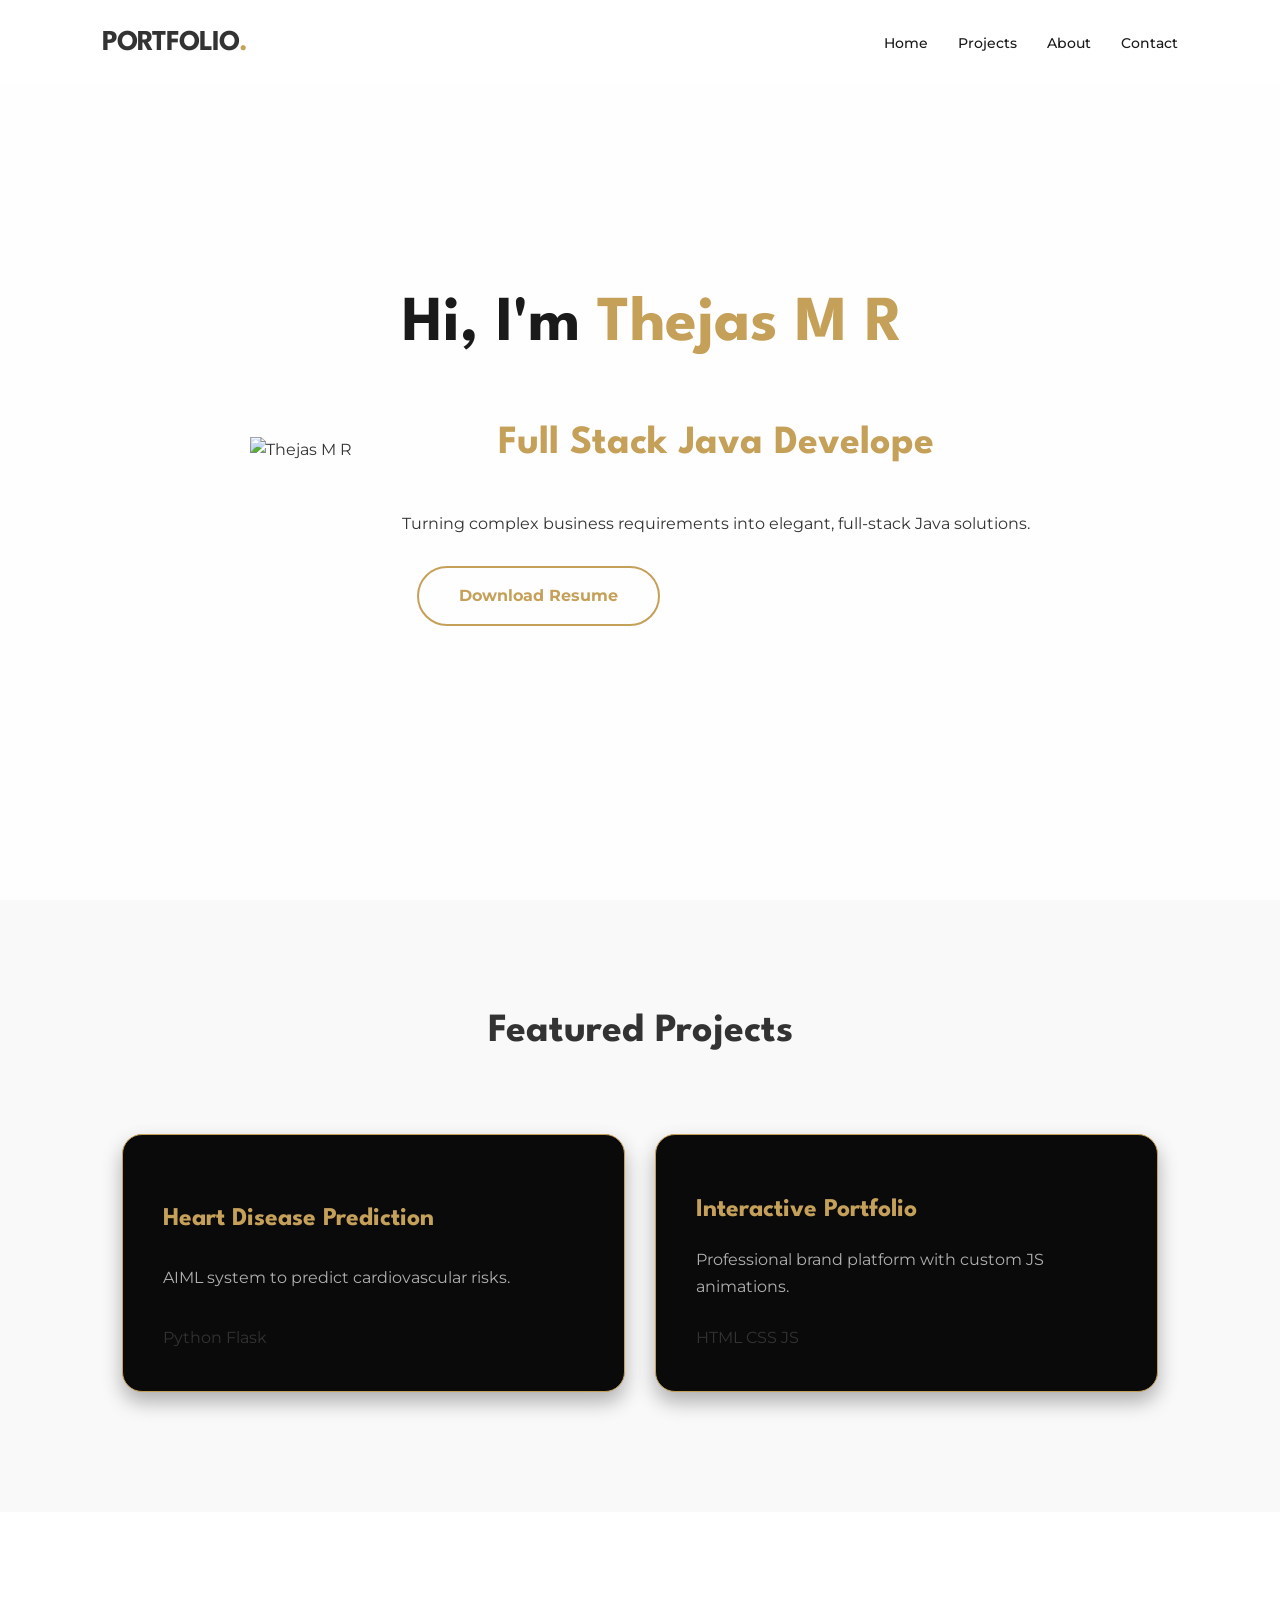
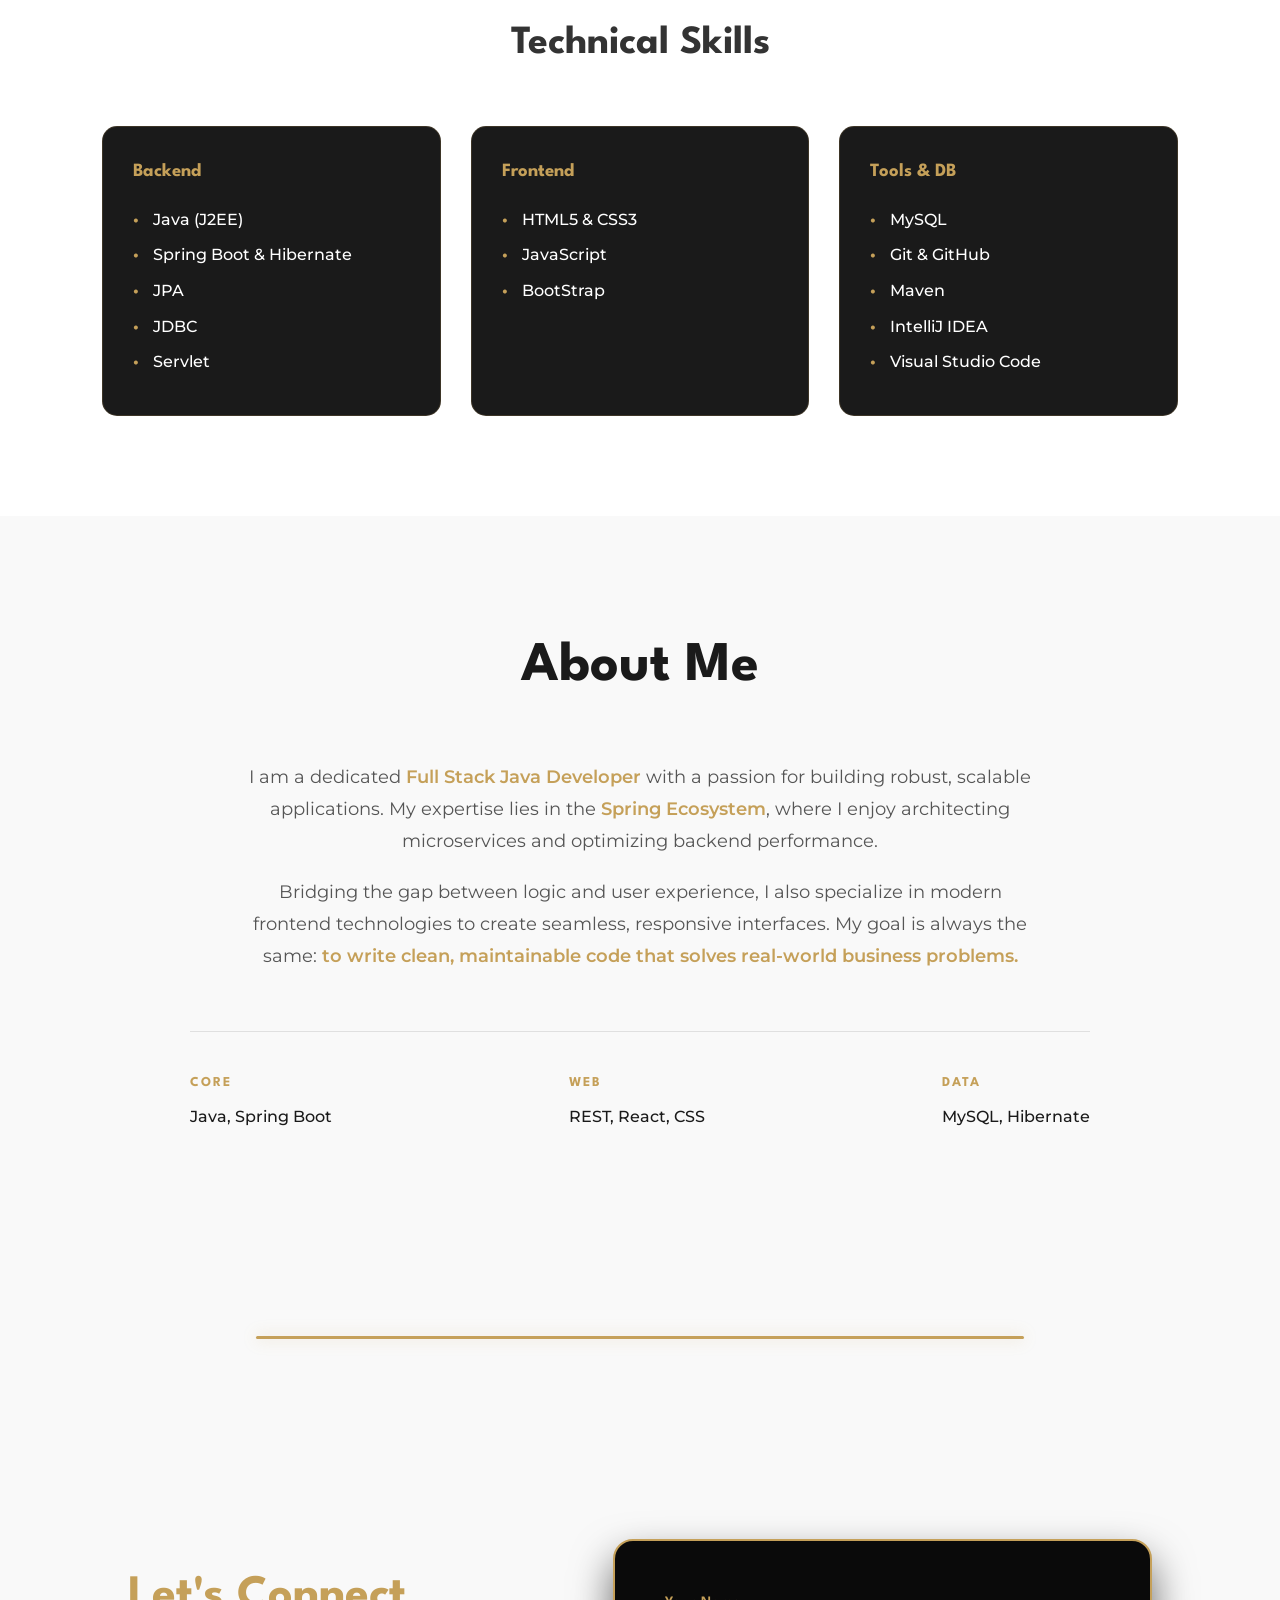
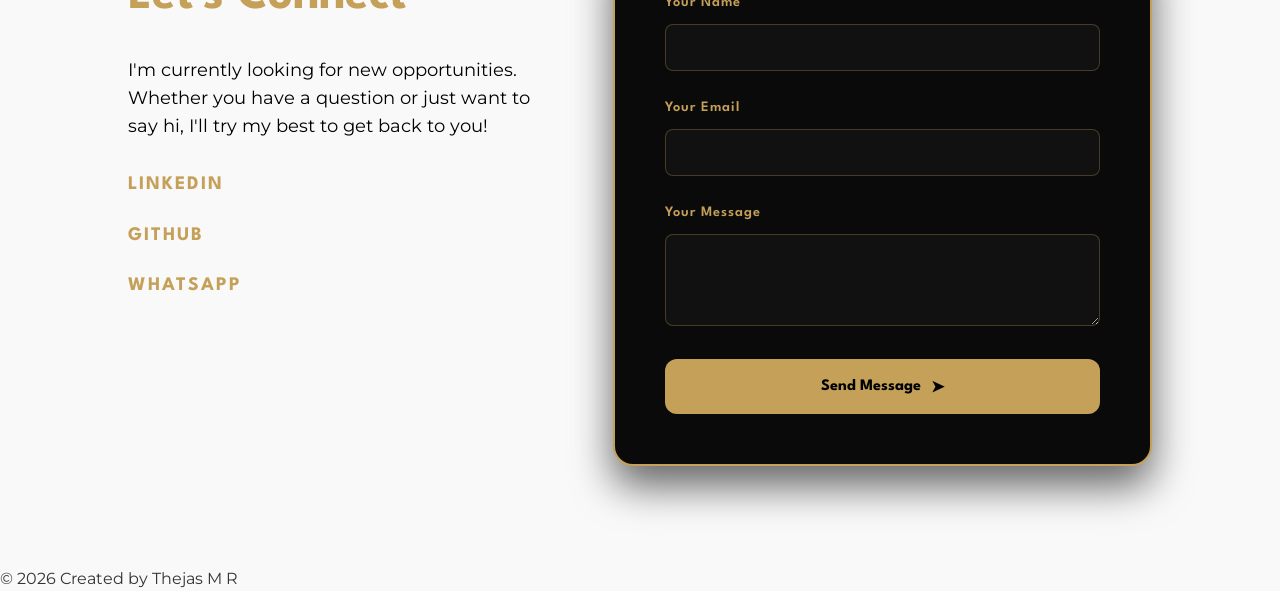
==== index.html @ b59e2644 "Add files via upload Initial portfolio launch" ====
<!DOCTYPE html>
<html lang="en">
<head>
    <meta charset="UTF-8">
    <meta name="viewport" content="width=device-width, initial-scale=1.0">
    <title>My Professional Portfolio</title>
    <link href="https://fonts.googleapis.com/css2?family=League+Spartan:wght@400;700&family=Montserrat:wght@300;500&display=swap" rel="stylesheet">
    <link rel="stylesheet" href="style.css">
    
</head>
<body>

    <nav class="navbar">
        <div class="logo">PORTFOLIO<span>.</span></div>
        <ul class="nav-links">
            <li><a href="#home">Home</a></li>
            <li><a href="#projects">Projects</a></li>
            <li><a href="#about">About</a></li>
            <li><a href="#contact">Contact</a></li>
        </ul>
    </nav>

<section id="home" class="hero">
    <div class="hero-container">
        <div class="hero-image fade-in">
            <img src="images/profile.png" alt="Thejas M R">
        </div>

        <div class="hero-content">
            <h1 class="fade-in">Hi, I'm <span>Thejas M R</span></h1>
            <div class="entrance-wrapper">
<h2 class="typing-text">
<span id="typing"></span></h2>           
 </div>
            <p class="fade-in delay">Turning complex business requirements into elegant, full-stack Java solutions.</p>
            <a href="My_Resume.pdf" class="btn resume-btn" download>Download Resume</a>
        </div>
    </div>
</section>

<section id="projects" class="projects-section">
    <h2 class="section-title">Featured Projects</h2>
    
    <div class="projects-grid"> 
        <div class="project-card"> 
            <div class="project-icon"><i class="fas fa-heartbeat"></i></div>
            <h3>Heart Disease Prediction</h3>
            <p>AIML system to predict cardiovascular risks.</p>
            <div class="tech-stack">
                <span>Python</span> <span>Flask</span>
            </div>
           
        </div> 

        <div class="project-card">
            <div class="project-icon"><i class="fas fa-code"></i></div>
            <h3>Interactive Portfolio</h3>
            <p>Professional brand platform with custom JS animations.</p>
            <div class="tech-stack">
                <span>HTML</span> <span>CSS</span> <span>JS</span>
            </div>
        </div> 
    </div>
</section>
    <section id="skills" class="skills">
    <h2 class="section-title">Technical Skills</h2>
    <div class="skills-grid">
        <div class="skill-category">
            <h3>Backend</h3>
            <ul>
                <li>Java (J2EE)</li>
                <li>Spring Boot & Hibernate</li>
                <li>JPA </li>
                    <li>JDBC</li>
                <li>Servlet</li>
            </ul>
        </div>
        <div class="skill-category">
            <h3>Frontend</h3>
            <ul>
                <li>HTML5 & CSS3</li>
                <li>JavaScript</li>
                <li>BootStrap</li>
            </ul>
        </div>
        <div class="skill-category">
            <h3>Tools & DB</h3>
            <ul>
                <li>MySQL </li>
                <li>Git & GitHub</li>
                <li>Maven </li>
                <li>IntelliJ IDEA</li>
                <li>Visual Studio Code</li>
            </ul>
        </div>
    </div>
</section>
   <section id="about" class="about">
    <div class="about-container">
        <h2 class="about-title">About Me</h2>
        
        <div class="about-description">
            <p>
                I am a dedicated <span class="gold-bold">Full Stack Java Developer</span> with a passion for building robust, scalable applications. My expertise lies in the <span class="gold-bold">Spring Ecosystem</span>, where I enjoy architecting microservices and optimizing backend performance.
            </p>
            <p>
                Bridging the gap between logic and user experience, I also specialize in modern frontend technologies to create seamless, responsive interfaces. My goal is always the same: <span class="gold-bold">to write clean, maintainable code that solves real-world business problems.</span>
            </p>
        </div>

        <div class="about-footer">
            <div class="footer-column">
                <h3>CORE</h3>
                <p>Java, Spring Boot</p>
            </div>
            <div class="footer-column">
                <h3>WEB</h3>
                <p>REST, React, CSS</p>
            </div>
            <div class="footer-column">
                <h3>DATA</h3>
                <p>MySQL, Hibernate</p>
            </div>
        </div>
    </div>
</section>

<div id="grow-divider" class="gold-divider"></div>

    <section id="contact" class="contact">
    <div class="contact-flex-container">
        
        <div class="contact-left">
            <h2 class="contact-sub-title">Let's Connect</h2>
            <p class="contact-text">
                I'm currently looking for new opportunities. Whether you have a question or just want to say hi, I'll try my best to get back to you!
            </p>
            <div class="contact-socials">
                <a href="https://www.linkedin.com/in/thejas-m-r-867bb3333" target="_blank">LinkedIn</a>
                <a href="https://github.com/Thejas6767" target="_blank">GitHub</a>
                <a href="https://wa.me/7204238279" target="_blank">WhatsApp</a>
            </div>
        </div>

        <div class="contact-right">
            <form id="my-form" action="https://api.web3forms.com/submit" method="POST" class="contact-form">
    <input type="hidden" name="access_key" value="8c724cb0-375b-4766-9d70-9ffa713e8a99">
    
    <input type="checkbox" name="botcheck" style="display: none;">
                <div class="input-group">
                    <label>Your Name</label>
                    <input type="text" name="name" required>
                </div>
                <div class="input-group">
                    <label>Your Email</label>
                    <input type="email" name="email" required>
                </div>
                <div class="input-group">
                    <label>Your Message</label>
                    <textarea name="message" rows="4" required></textarea>
                </div>
                <button type="submit" id="submit-btn" class="gold-submit-btn">
                    Send Message <span>➤</span>
                </button>
                <div id="status" class="status-box"></div>
            </form>
        </div>

    </div>
</section>
   <footer>
    <p>&copy; 2026 Created by Thejas M R</p>
</footer>

    <script src="script.js"></script>
</body>
</html>
---- style.css ----
:root {
    --primary: #1a1a1a;    /* Deep Charcoal */
    --accent: #c5a059;     /* Soft Gold */
    --bg: #f9f9f9;         /* Off White */
    --text: #333333;
}

* {
    margin: 0;
    padding: 0;
    box-sizing: border-box;
}

body {
    font-family: 'Montserrat', sans-serif;
    background-color: var(--bg);
    color: var(--text);
    line-height: 1.6;
    scroll-behavior: smooth;
}

/* --- Navigation --- */
.navbar {
    position: fixed;
    top: 0;
    width: 100%;
    display: flex;
    justify-content: space-between;
    align-items: center;
    padding: 20px 8%;
    background: rgba(255, 255, 255, 0.9);
    backdrop-filter: blur(10px);
    z-index: 1000;
}

.logo {
    font-family: 'League Spartan', sans-serif;
    font-size: 1.8rem;
    font-weight: 700;
    letter-spacing: -1px;
}

.logo span { color: var(--accent); }

.nav-links { list-style: none; display: flex; }
.nav-links li { margin-left: 30px; }
.nav-links a {
    text-decoration: none;
    color: var(--primary);
    font-weight: 500;
    font-size: 0.9rem;
    transition: 0.3s;
}

.nav-links a:hover { color: var(--accent); }

/* --- Hero Section --- */
.hero {
    height: 100vh;
    display: flex;
    align-items: center;
    justify-content: center;
    text-align: center;
    padding: 0 10%;
    background: linear-gradient(rgba(255,255,255,0.8), rgba(255,255,255,0.8)), 
                url('https://www.transparenttextures.com/patterns/cubes.png');
}

.hero-container {
    display: flex;
    align-items: center;
    justify-content: center;
    gap: 50px;
    max-width: 1200px;
    width: 100%;
}

.hero-image img {
    width: 300px;
    height: auto;
    max-height: 400px;
    border-radius: 0;
    border: none;
    padding: 0;
    box-shadow: none;
    object-fit: cover;
    transition: transform 0.4s cubic-bezier(0.175, 0.885, 0.32, 1.275), box-shadow 0.4s ease;
    cursor: pointer;
}

.hero-image img:hover {
    transform: scale(1.05); 
    box-shadow: 0 0 25px rgba(197, 160, 89, 0.6); 
    border-color: #d4b881; 
}

.hero-content {
    text-align: left;
}

.hero h1 {
    font-family: 'League Spartan', sans-serif;
    font-size: 4rem;
    color: var(--primary);
    margin-bottom: 15px;
}

.hero h1 span { color: var(--accent); }

.entrance-wrapper {
    width: 100%;
    overflow: hidden;
    display: flex;
    justify-content: center;
    padding: 20px 0;
}

.run-and-stop {
    font-family: 'League Spartan', sans-serif;
    font-size: 3.5rem;
    font-weight: 800;
    color: #10100f !important;
    text-transform: uppercase;
    white-space: nowrap;
    opacity: 0;
    transform: translateX(100%);
    animation: runToCenter 1.5s cubic-bezier(0.25, 1, 0.5, 1) forwards;
}

@keyframes runToCenter {
    0% { opacity: 0; transform: translateX(100%); }
    70% { opacity: 1; }
    100% { opacity: 1; transform: translateX(0); }
}

.btn {
    display: inline-block;
    margin-top: 30px;
    padding: 15px 40px;
    background: var(--primary);
    color: white;
    text-decoration: none;
    font-weight: bold;
    border-radius: 50px;
    transition: 0.3s;
}

.btn:hover {
    background: var(--accent);
    transform: translateY(-3px);
}

.resume-btn {
    background-color: transparent;
    border: 2px solid var(--accent);
    color: var(--accent) !important;
    margin-left: 15px;
}

.resume-btn:hover {
    background-color: var(--accent);
    color: white !important;
}

/* --- Featured Projects Section --- */
.projects-section {
    padding: 100px 8%;
    background-color: var(--bg);
}

.section-title {
    font-size: 2.5rem;
    margin-bottom: 50px;
    text-align: center;
    font-family: 'League Spartan', sans-serif;
}

.projects-grid {
    display: grid;
    grid-template-columns: repeat(2, 1fr); 
    gap: 30px;
    max-width: 1100px;
    margin: 0 auto;
    padding: 20px;
}

.project-card {
    background: #0a0a0a; 
    border: 1px solid var(--accent);
    padding: 40px;
    border-radius: 20px;
    text-align: left;
    display: flex;
    flex-direction: column;
    justify-content: space-between;
    height: 100%;
    transition: all 0.4s cubic-bezier(0.175, 0.885, 0.32, 1.275);
    box-shadow: 0 10px 20px rgba(0,0,0,0.3);
}

.project-card:hover {
    transform: translateY(-15px);
    background: #151515;
    box-shadow: 0 20px 40px rgba(197, 160, 89, 0.15);
}

.project-card h3 {
    color: var(--accent);
    font-size: 1.6rem;
    margin: 15px 0;
    font-family: 'League Spartan', sans-serif;
}

.project-icon i {
    font-size: 2.8rem;
    color: #ffffff;
    margin-bottom: 10px;
    transition: 0.3s;
}

.project-card:hover .project-icon i {
    color: var(--accent);
    transform: scale(1.1);
}

.project-card p {
    color: #b0b0b0;
    line-height: 1.7;
    margin-bottom: 25px;
}

/* --- Technical Skills Section --- */
.skills {
    padding: 100px 8%;
    background-color: #fff;
}

.skills-grid {
    display: grid;
    grid-template-columns: repeat(auto-fit, minmax(250px, 1fr));
    gap: 30px;
    margin-top: 30px;
}

.skill-category {
    background: #1a1a1a;    
    color: #ffffff;         
    border: 1px solid rgba(197, 160, 89, 0.2); 
    padding: 30px;
    border-radius: 15px;
    opacity: 0;
    transform: scale(0.8) translateY(30px);
    transition: all 0.6s cubic-bezier(0.175, 0.885, 0.32, 1.275);
}

.skill-category.pop-in {
    opacity: 1;
    transform: scale(1) translateY(0);
}

.skill-category:nth-child(1) { transition-delay: 0.1s; }
.skill-category:nth-child(2) { transition-delay: 0.3s; }
.skill-category:nth-child(3) { transition-delay: 0.5s; }

.skill-category:hover {
    border-color: var(--accent); 
    transform: translateY(-10px) scale(1.02);
    box-shadow: 0 15px 30px rgba(0, 0, 0, 0.2);
}

.skill-category h3 {
    color: var(--accent);
    margin-bottom: 20px;
    font-family: 'League Spartan', sans-serif;
}

.skill-category ul { list-style: none; }

.skill-category li {
    margin-bottom: 10px;
    font-weight: 500;
    position: relative;
    padding-left: 20px;
}

.skill-category li::before {
    content: "•";
    color: var(--accent);
    font-weight: bold;
    position: absolute;
    left: 0;
}

/* --- About Me Section (Updated to match light background) --- */
.about {
    padding: 100px 10%;
    background: var(--bg); /* Changed from solid black to your main page light off-white */
    color: var(--text);   /* Changed from pure white to your standard dark text */
    display: flex;
    justify-content: center; 
    align-items: center;     
    min-height: 80vh; 
    margin-bottom: 80px;
}

.about-container {
    max-width: 900px;
    width: 100%;
    text-align: center; 
}

.about-title {
    font-family: 'League Spartan', sans-serif;
    font-size: 3.5rem;
    font-weight: 700;
    margin-bottom: 50px;
    color: var(--primary); /* Changed to your deep charcoal primary color */
}

.about-description {
    margin: 0 auto 60px auto; 
    max-width: 800px;
}

.about-description p {
    font-size: 1.1rem;
    line-height: 1.8;
    margin-bottom: 20px;
    color: #555555; /* Soft dark gray for comfortable reading on a light background */
}

.gold-bold {
    color: var(--accent); /* Keeps your key highlighted phrases in gold */
    font-weight: 600;
}

.about-footer {
    display: flex;
    justify-content: space-between; 
    border-top: 1px solid rgba(0, 0, 0, 0.1); /* Changed border to a subtle dark line for light background */
    padding-top: 40px;
    margin-top: 20px;
}

.footer-column {
    text-align: left; 
}

.footer-column h3 {
    font-family: 'League Spartan', sans-serif;
    font-size: 0.85rem;
    color: var(--accent);
    letter-spacing: 2px;
    margin-bottom: 10px;
}

.footer-column p {
    font-size: 1rem;
    font-weight: 500;
    color: var(--primary); /* Text color inside footer details */
}
/* --- Contact Section --- */
.contact {
    padding: 100px 10%;
    background: none !important; 
    color: #ffffff;
}

.contact-flex-container {
    display: flex;
    justify-content: space-between;
    align-items: flex-start;
    max-width: 1100px;
    margin: 0 auto;
    gap: 50px;
}

.contact-left {
    flex: 1;
    text-align: left;
    background: transparent !important; 
    border: none !important; 
    padding: 20px 0;
}

.contact-sub-title {
    font-size: 3rem;
    font-family: 'League Spartan', sans-serif;
    color: var(--accent) !important;
    margin-bottom: 20px;
}

.contact-text {
    font-size: 1.1rem;
    line-height: 1.6;
    color: #000000 !important;
    max-width: 450px;
    margin-bottom: 30px;
}

.contact-socials {
    display: flex;
    flex-direction: column;
    gap: 20px;
}

.contact-socials a {
    color: var(--accent) !important; 
    text-decoration: none;
    font-family: 'League Spartan', sans-serif;
    font-weight: 700;
    font-size: 1.2rem;
    letter-spacing: 2px;
    text-transform: uppercase;
    transition: 0.3s ease;
    display: flex;
    align-items: center;
}

.contact-socials a::after {
    content: '';
    display: block;
    width: 0;
    height: 2px;
    background: #161614;
    transition: width .3s;
    margin-left: 10px;
}

.contact-socials a:hover {
    transform: translateX(10px); 
}

.contact-socials a:hover::after {
    width: 50px;
}

.contact-right {
    flex: 1; 
    background: #0a0a0a; 
    padding: 50px;
    border-radius: 20px;
    border: 2px solid var(--accent); 
    box-shadow: 0 20px 40px rgba(0, 0, 0, 0.6); 
}

.input-group {
    margin-bottom: 25px;
    text-align: left;
}

.input-group label {
    display: block;
    font-family: 'League Spartan', sans-serif;
    font-size: 0.9rem;
    margin-bottom: 10px;
    color: var(--accent) !important;
    font-weight: 600;
    letter-spacing: 1px;
}

.input-group input, 
.input-group textarea {
    width: 100%;
    padding: 15px;
    background: #111 !important;
    border: 1px solid rgba(197, 160, 89, 0.3);
    border-radius: 8px;
    color: white;
    outline: none;
}

.gold-submit-btn {
    width: 100%;
    background-color: var(--accent) !important; 
    color: #000000 !important; 
    padding: 18px;
    border: none;
    border-radius: 12px;
    font-weight: 700;
    font-family: 'League Spartan', sans-serif;
    font-size: 1rem;
    cursor: pointer;
    display: flex;
    justify-content: center;
    align-items: center;
    gap: 10px;
    transition: 0.3s;
}

.gold-submit-btn:hover {
    background-color: #e6c200;
    transform: scale(1.01);
}

/* --- Decorative Elements --- */
.gold-divider {
    height: 3px;
    width: 0%; 
    background-color: var(--accent);
    margin: 100px auto;
    border-radius: 10px;
    box-shadow: 0 0 15px rgba(197, 160, 89, 0.4);
    transition: width 1.5s ease-out; 
}

.gold-divider.active {
    width: 60%; 
}

/* --- Details / Case Study Pages Sub-Styles --- */
.details-page-body {
    background-color: #000;
    color: #fff;
    font-family: 'Montserrat', sans-serif;
    line-height: 1.8;
}

.details-container {
    max-width: 1100px;
    margin: 60px auto;
    padding: 0 5%;
}

.back-link {
    color: var(--accent);
    text-decoration: none;
    font-weight: 700;
    display: inline-block;
    margin-bottom: 40px;
    transition: 0.3s;
}

.back-link:hover {
    color: #fff;
    transform: translateX(-5px);
}

.gold-text { color: var(--accent); }

.project-highlights {
    display: grid;
    grid-template-columns: repeat(auto-fit, minmax(250px, 1fr));
    gap: 25px;
    margin-bottom: 60px;
}

.highlight-card {
    background: #0a0a0a;
    border: 1px solid rgba(197, 160, 89, 0.3);
    padding: 35px;
    text-align: center;
    border-radius: 20px;
    transition: 0.4s;
}

.highlight-card:hover {
    border-color: var(--accent);
    background: #111;
    transform: translateY(-5px);
}

.highlight-card i {
    font-size: 2.5rem;
    color: var(--accent);
    margin-bottom: 15px;
}

.details-grid {
    display: grid;
    grid-template-columns: repeat(auto-fit, minmax(350px, 1fr));
    gap: 30px;
    margin-top: 40px;
}

.details-box {
    background: #0a0a0a;
    padding: 30px;
    border-radius: 15px;
    border-left: 5px solid var(--accent);
}

.details-list {
    list-style: none;
    padding: 0;
    margin-top: 15px;
}

.details-list li {
    margin-bottom: 12px;
    font-size: 0.95rem;
}

.tech-tags span {
    display: inline-block;
    background: rgba(197, 160, 89, 0.1);
    color: var(--accent);
    padding: 6px 15px;
    border-radius: 50px;
    margin: 5px;
    border: 1px solid var(--accent);
    font-size: 0.85rem;
    font-weight: 600;
}

.typing-text {
    font-size: 2.5rem;
    font-family: 'League Spartan', sans-serif;
    color: var(--accent);
    font-weight: 700;
    margin-bottom: 15px;
}

/* --- Responsive Media Queries --- */
@media (max-width: 900px) {
    .contact-flex-container {
        flex-direction: column;
    }
    .contact-left, .contact-right {
        width: 100%;
    }
}

@media (max-width: 768px) {
    .hero h1 { font-size: 2.5rem; }
    .navbar { flex-direction: column; gap: 10px; }
    .nav-links li { margin: 0 10px; }
    .hero-container { flex-direction: column; text-align: center; }
    .hero-content { text-align: center; }
    .projects-grid { grid-template-columns: 1fr; }
    .about-footer { flex-direction: column; gap: 30px; align-items: center; }
    .footer-column { text-align: center; }
}

@media (max-width: 600px) {
    .project-header h1 { font-size: 2rem; }
    
}
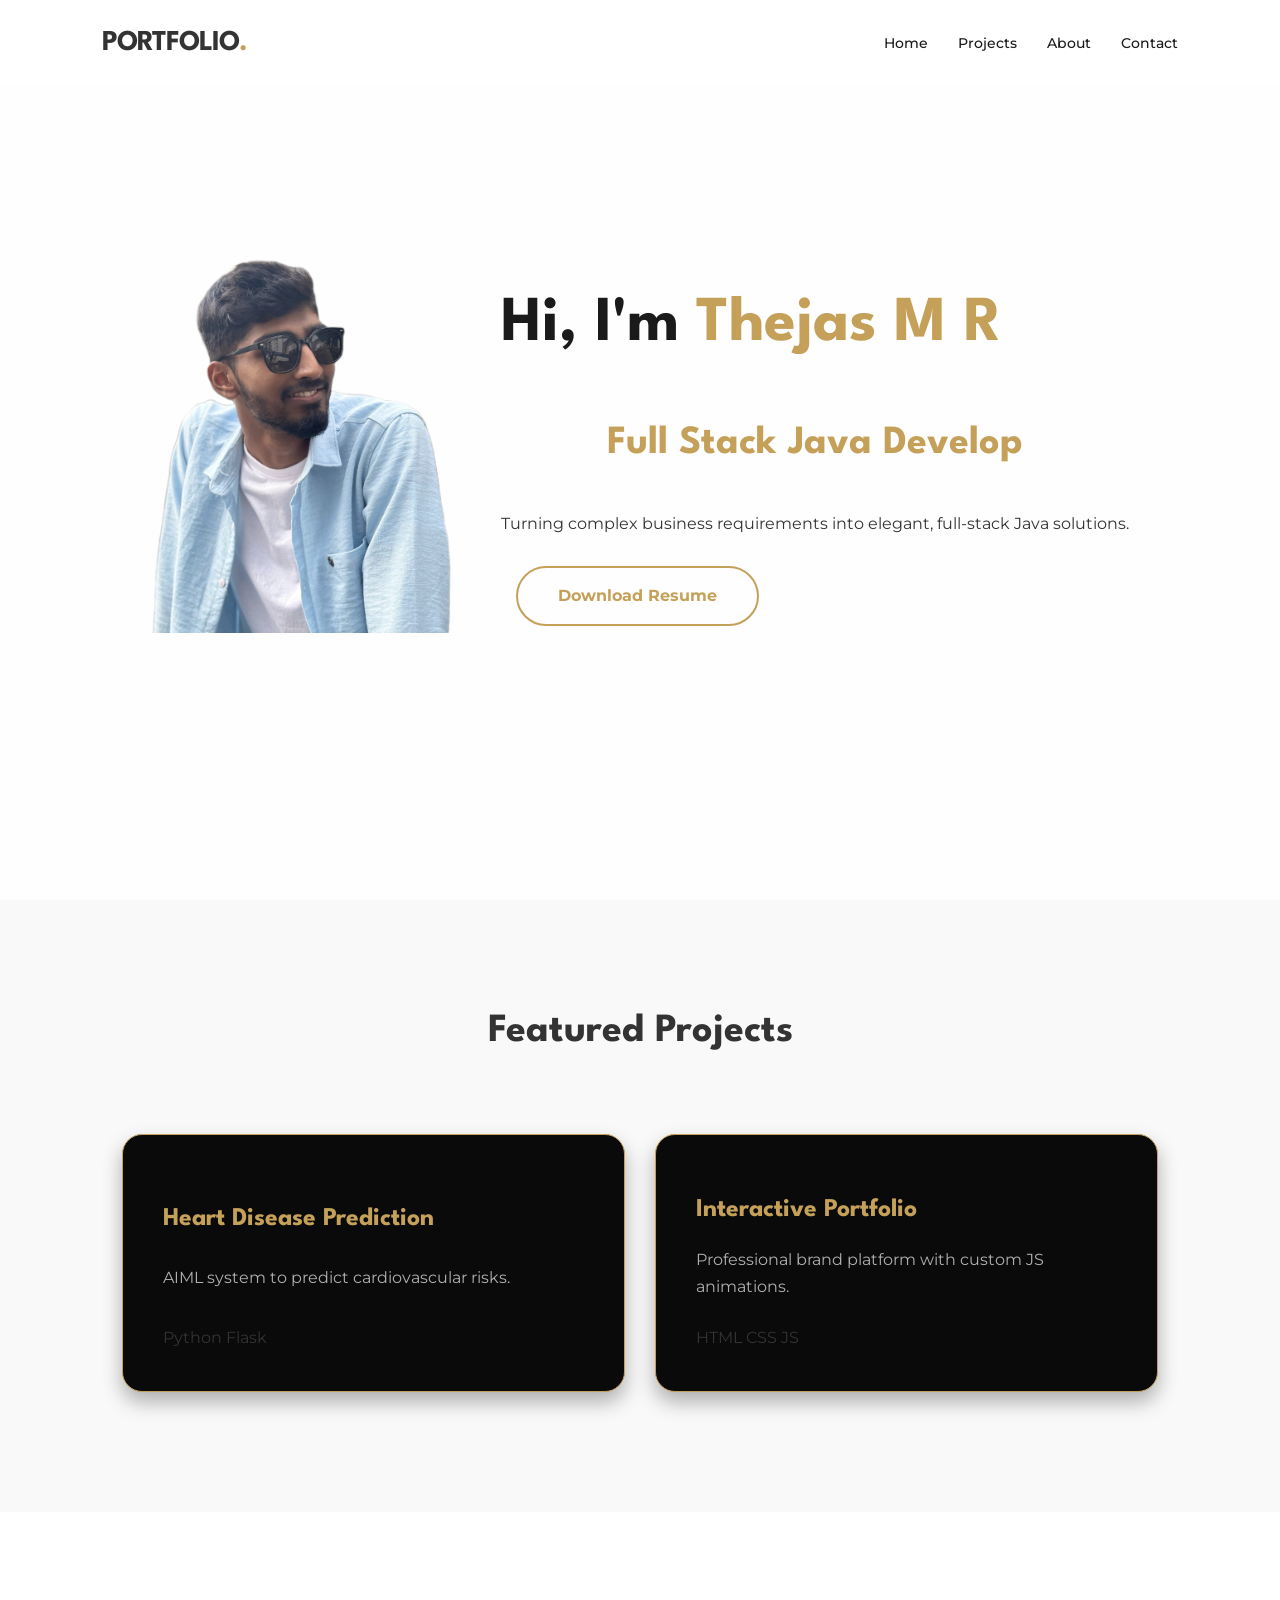
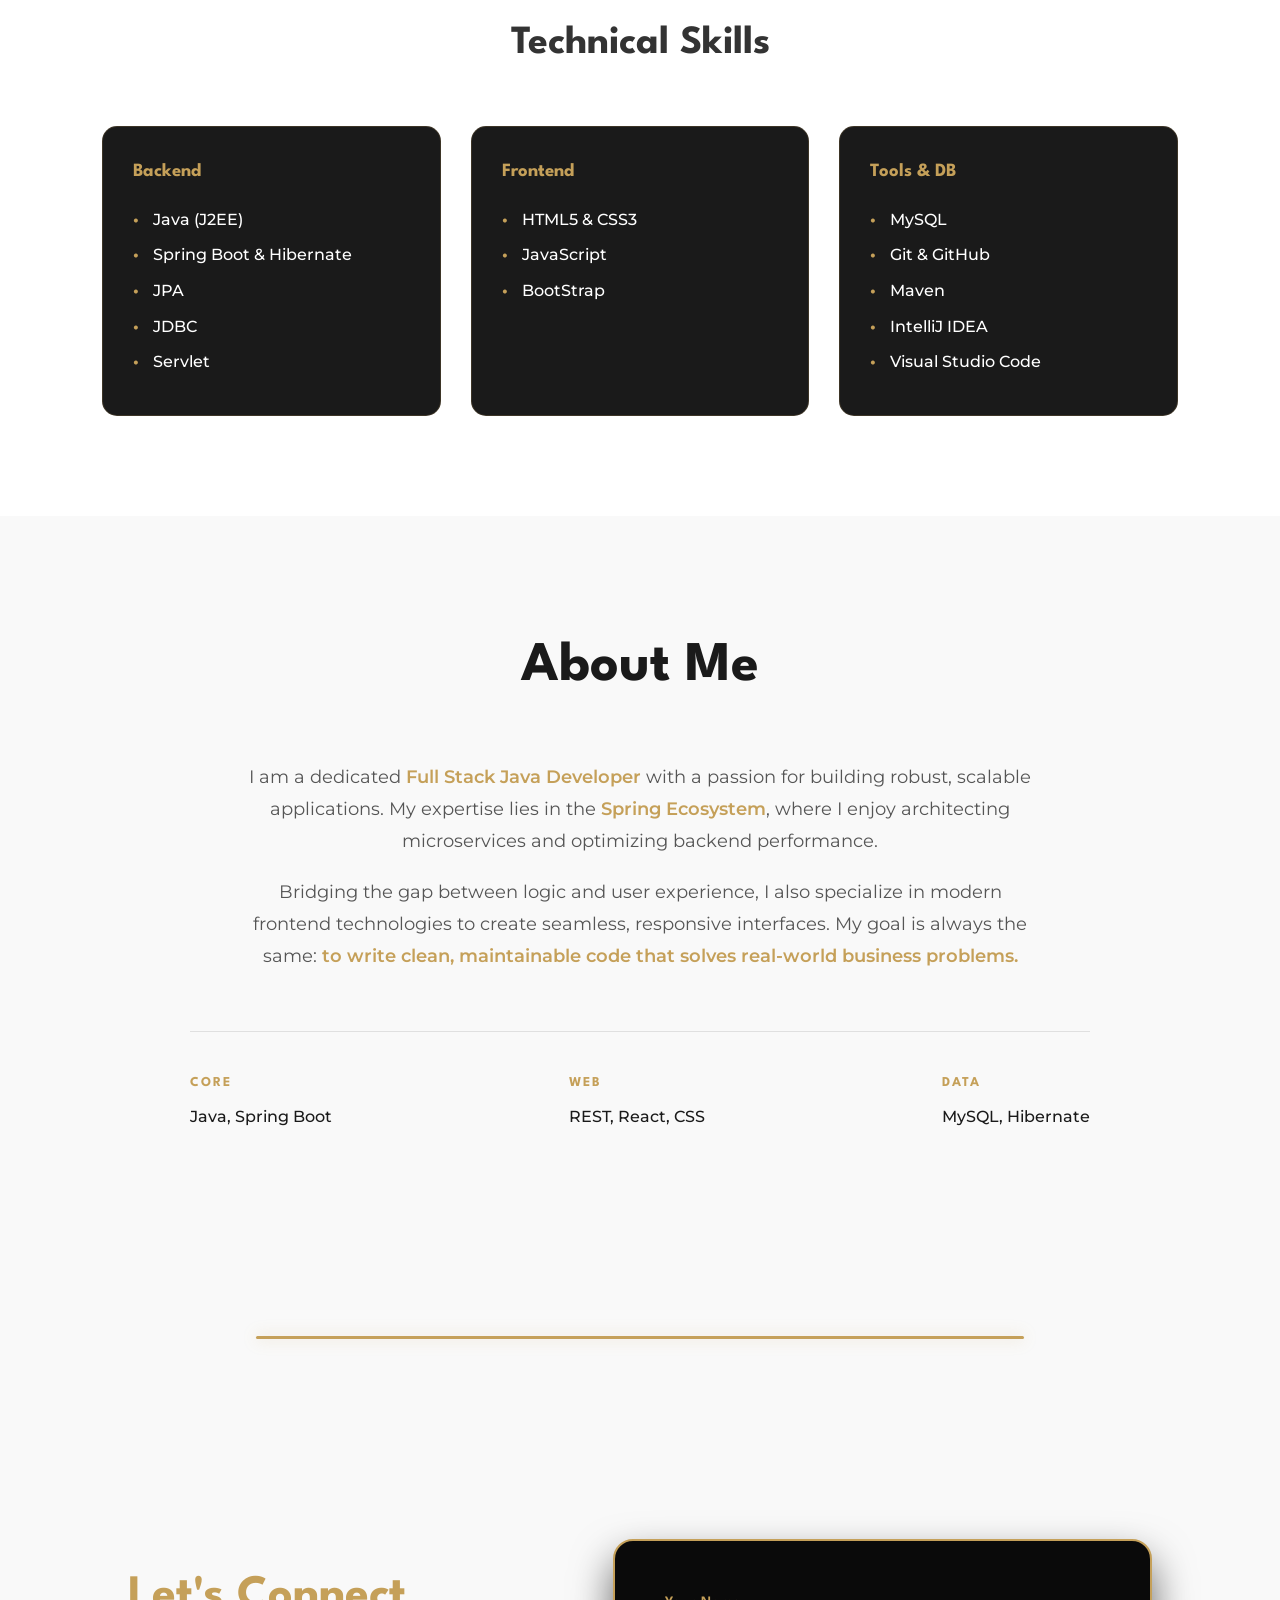
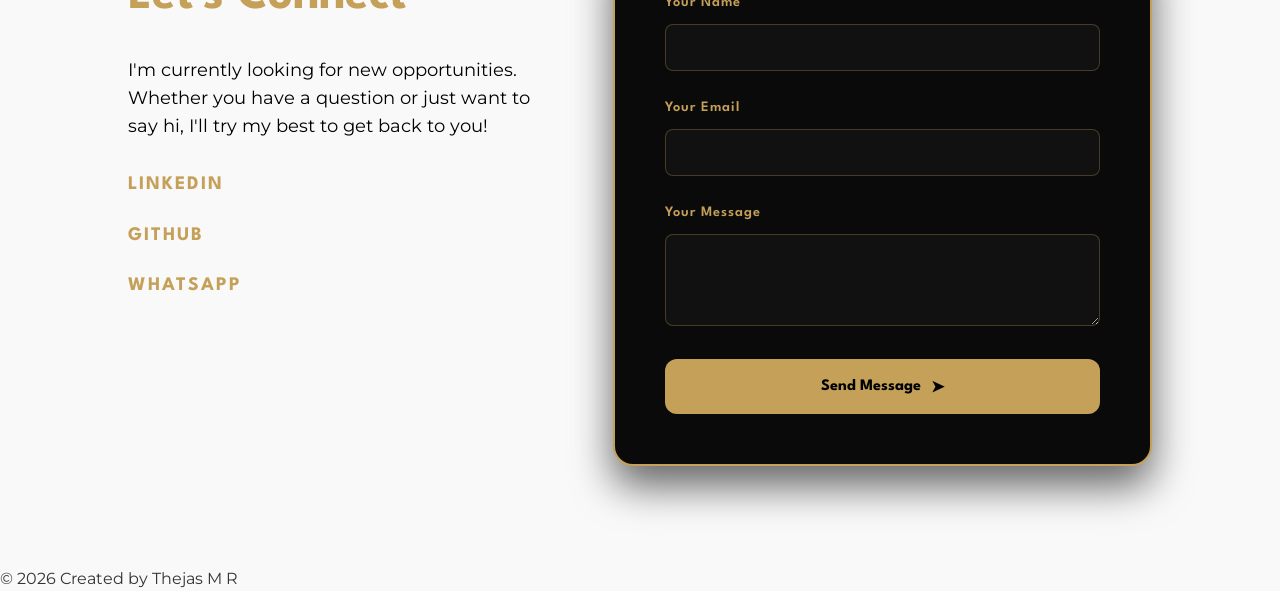
==== commit 5cb0ccaa: "Add files via upload" ====
--- a/index.html
+++ b/index.html
@@ -23,7 +23,7 @@
 <section id="home" class="hero">
     <div class="hero-container">
         <div class="hero-image fade-in">
-            <img src="images/profile.png" alt="Thejas M R">
+            <img src="profile.png" alt="Thejas M R">
         </div>
 
         <div class="hero-content">
